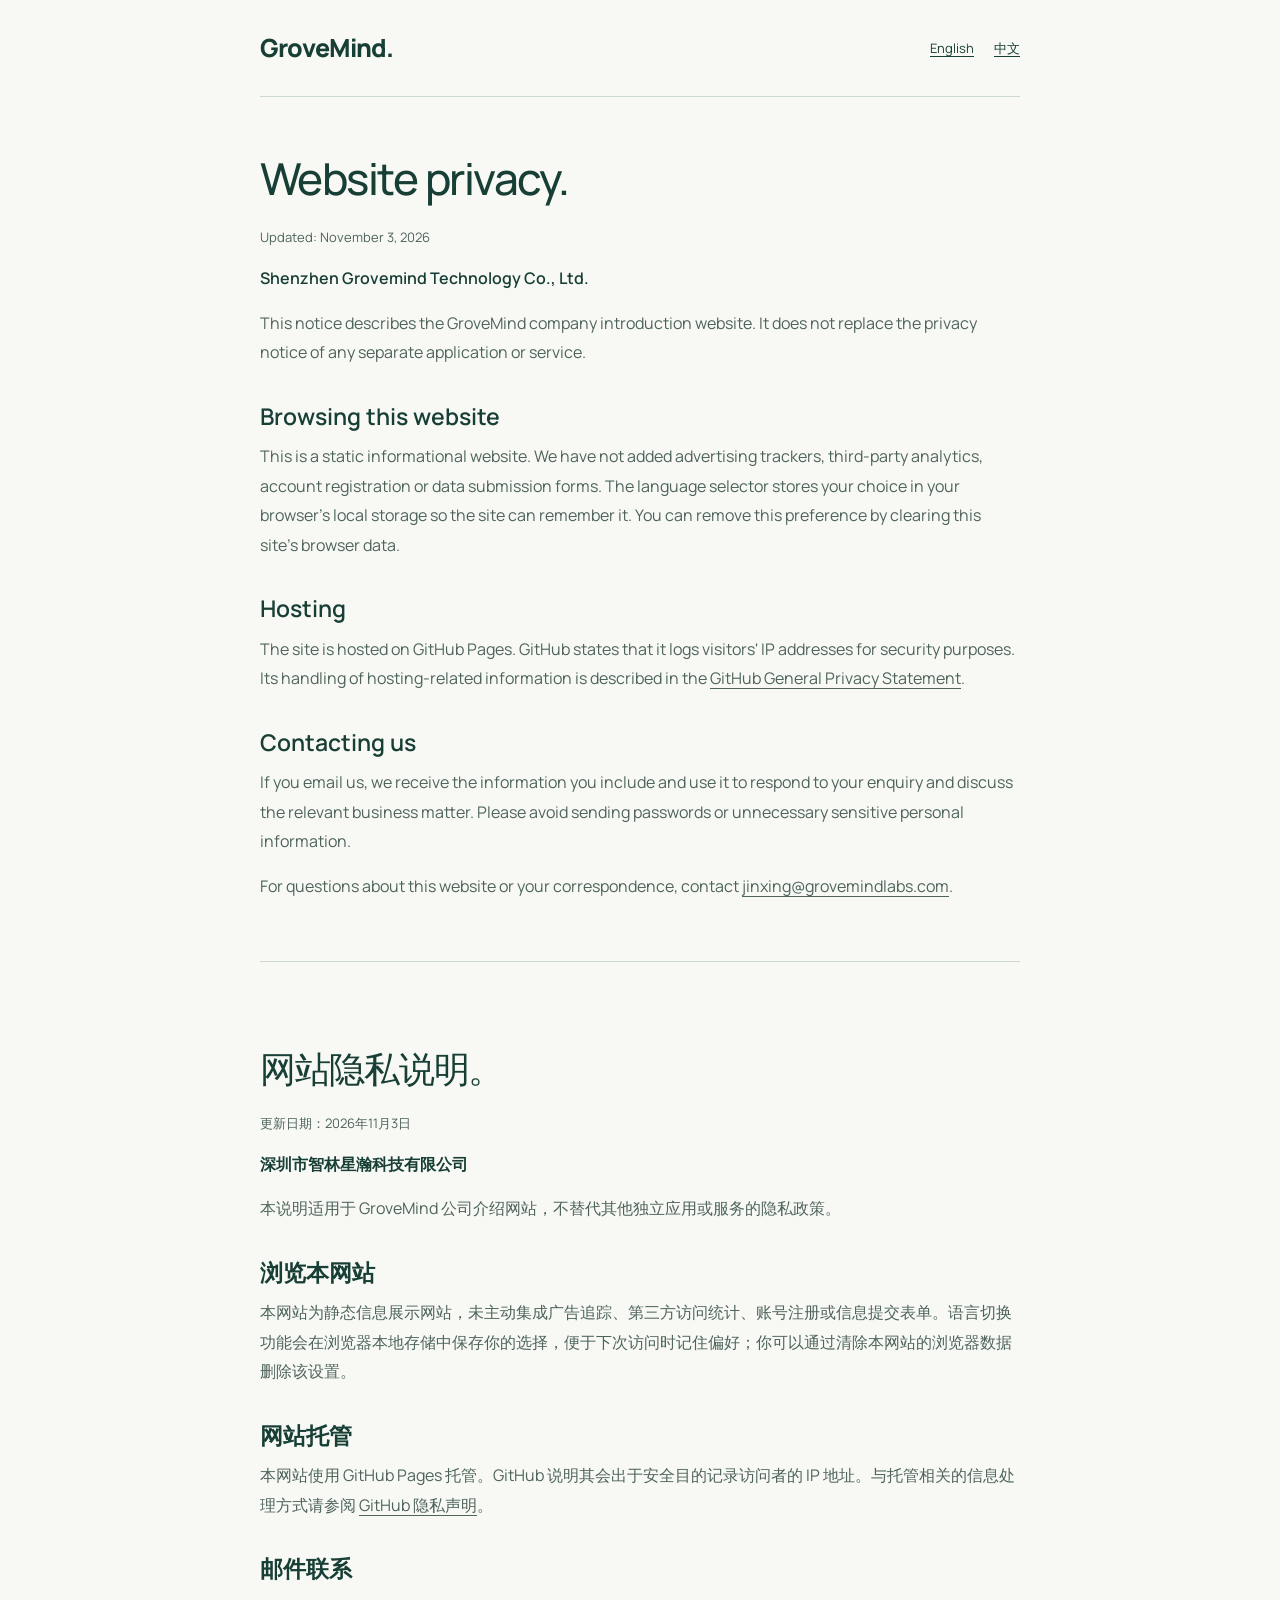
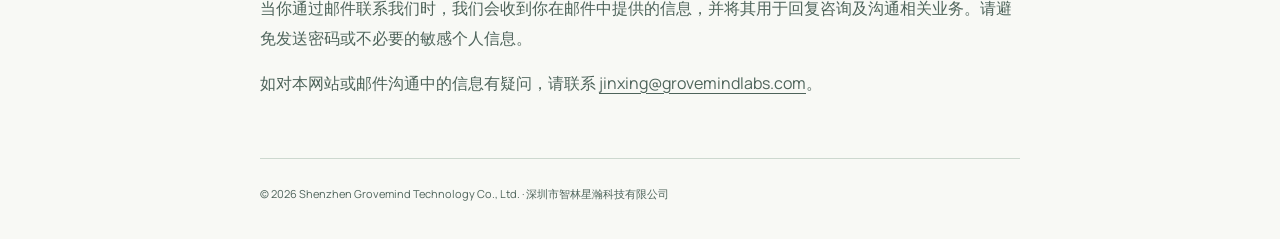
==== privacy.html @ 10b30dbb "Create bilingual GroveMind company website" ====
<!doctype html>
<html lang="en">
<head>
  <meta charset="utf-8"><meta name="viewport" content="width=device-width, initial-scale=1">
  <meta name="description" content="Privacy information for the GroveMind company website. GroveMind 公司网站隐私说明。">
  <title>Privacy · 隐私说明 | GroveMind</title>
  <link rel="icon" href="./assets/favicon.svg" type="image/svg+xml">
  <style>
    @font-face{font-family:Manrope;src:url('./assets/manrope-variable.ttf') format('truetype');font-weight:200 800;font-display:swap}
    :root{--paper:#f8f9f5;--ink:#183f35;--muted:#4e645b;--line:#cdd8cf}*{box-sizing:border-box}body{margin:0;background:var(--paper);color:var(--ink);font:16px/1.85 Manrope,"PingFang SC","Microsoft YaHei",sans-serif}main,header,footer{width:min(760px,calc(100% - 44px));margin:auto}header{padding:25px 0;border-bottom:1px solid var(--line);display:flex;justify-content:space-between;gap:20px;align-items:center}header>a{font-size:25px;font-weight:800;letter-spacing:-.04em;text-decoration:none}a{color:inherit;text-underline-offset:.25em}a:focus-visible{outline:3px solid var(--ink);outline-offset:5px}::selection{background:var(--ink);color:var(--paper)}nav{font-size:13px;display:flex;gap:20px}h1{font-size:44px;line-height:1.2;letter-spacing:-.035em;font-weight:500;margin:55px 0 20px}h2{font-size:23px;line-height:1.4;margin:32px 0 10px;font-weight:600}p{margin:0 0 15px;color:var(--muted)}.date{font-size:13px}section{padding-bottom:45px}section+section{padding-top:30px;border-top:1px solid var(--line)}section[lang="zh-CN"] h1{font-size:36px}footer{border-top:1px solid var(--line);padding:25px 0 35px;font-size:11px;color:var(--muted)}.company{color:var(--ink);font-weight:600}html{scroll-behavior:smooth;scroll-padding-top:24px}@media(max-width:520px){h1{font-size:36px}header{align-items:start}nav{gap:14px;flex-wrap:wrap;justify-content:end}header>a{font-size:23px}}
  </style>
</head>
<body>
  <header><a href="./index.html">GroveMind.</a><nav aria-label="Languages"><a href="#english" lang="en">English</a><a href="#chinese" lang="zh-CN">中文</a></nav></header>
  <main>
    <section id="english" lang="en"><h1>Website privacy.</h1><p class="date">Updated: November 3, 2026</p>
      <p class="company">Shenzhen Grovemind Technology Co., Ltd.</p><p>This notice describes the GroveMind company introduction website. It does not replace the privacy notice of any separate application or service.</p>
      <h2>Browsing this website</h2><p>This is a static informational website. We have not added advertising trackers, third-party analytics, account registration or data submission forms. The language selector stores your choice in your browser's local storage so the site can remember it. You can remove this preference by clearing this site's browser data.</p>
      <h2>Hosting</h2><p>The site is hosted on GitHub Pages. GitHub states that it logs visitors' IP addresses for security purposes. Its handling of hosting-related information is described in the <a href="https://docs.github.com/en/site-policy/privacy-policies/github-general-privacy-statement" target="_blank" rel="noopener noreferrer">GitHub General Privacy Statement</a>.</p>
      <h2>Contacting us</h2><p>If you email us, we receive the information you include and use it to respond to your enquiry and discuss the relevant business matter. Please avoid sending passwords or unnecessary sensitive personal information.</p><p>For questions about this website or your correspondence, contact <a href="mailto:jinxing@grovemindlabs.com">jinxing@grovemindlabs.com</a>.</p>
    </section>
    <section id="chinese" lang="zh-CN"><h1>网站隐私说明。</h1><p class="date">更新日期：2026年11月3日</p>
      <p class="company">深圳市智林星瀚科技有限公司</p><p>本说明适用于 GroveMind 公司介绍网站，不替代其他独立应用或服务的隐私政策。</p>
      <h2>浏览本网站</h2><p>本网站为静态信息展示网站，未主动集成广告追踪、第三方访问统计、账号注册或信息提交表单。语言切换功能会在浏览器本地存储中保存你的选择，便于下次访问时记住偏好；你可以通过清除本网站的浏览器数据删除该设置。</p>
      <h2>网站托管</h2><p>本网站使用 GitHub Pages 托管。GitHub 说明其会出于安全目的记录访问者的 IP 地址。与托管相关的信息处理方式请参阅 <a href="https://docs.github.com/en/site-policy/privacy-policies/github-general-privacy-statement" target="_blank" rel="noopener noreferrer">GitHub 隐私声明</a>。</p>
      <h2>邮件联系</h2><p>当你通过邮件联系我们时，我们会收到你在邮件中提供的信息，并将其用于回复咨询及沟通相关业务。请避免发送密码或不必要的敏感个人信息。</p><p>如对本网站或邮件沟通中的信息有疑问，请联系 <a href="mailto:jinxing@grovemindlabs.com">jinxing@grovemindlabs.com</a>。</p>
    </section>
  </main>
  <footer>© 2026 Shenzhen Grovemind Technology Co., Ltd. · 深圳市智林星瀚科技有限公司</footer>
  <script>if(new URLSearchParams(location.search).get('lang')==='zh'){document.documentElement.lang='zh-CN';location.hash='chinese';}</script>
</body></html>
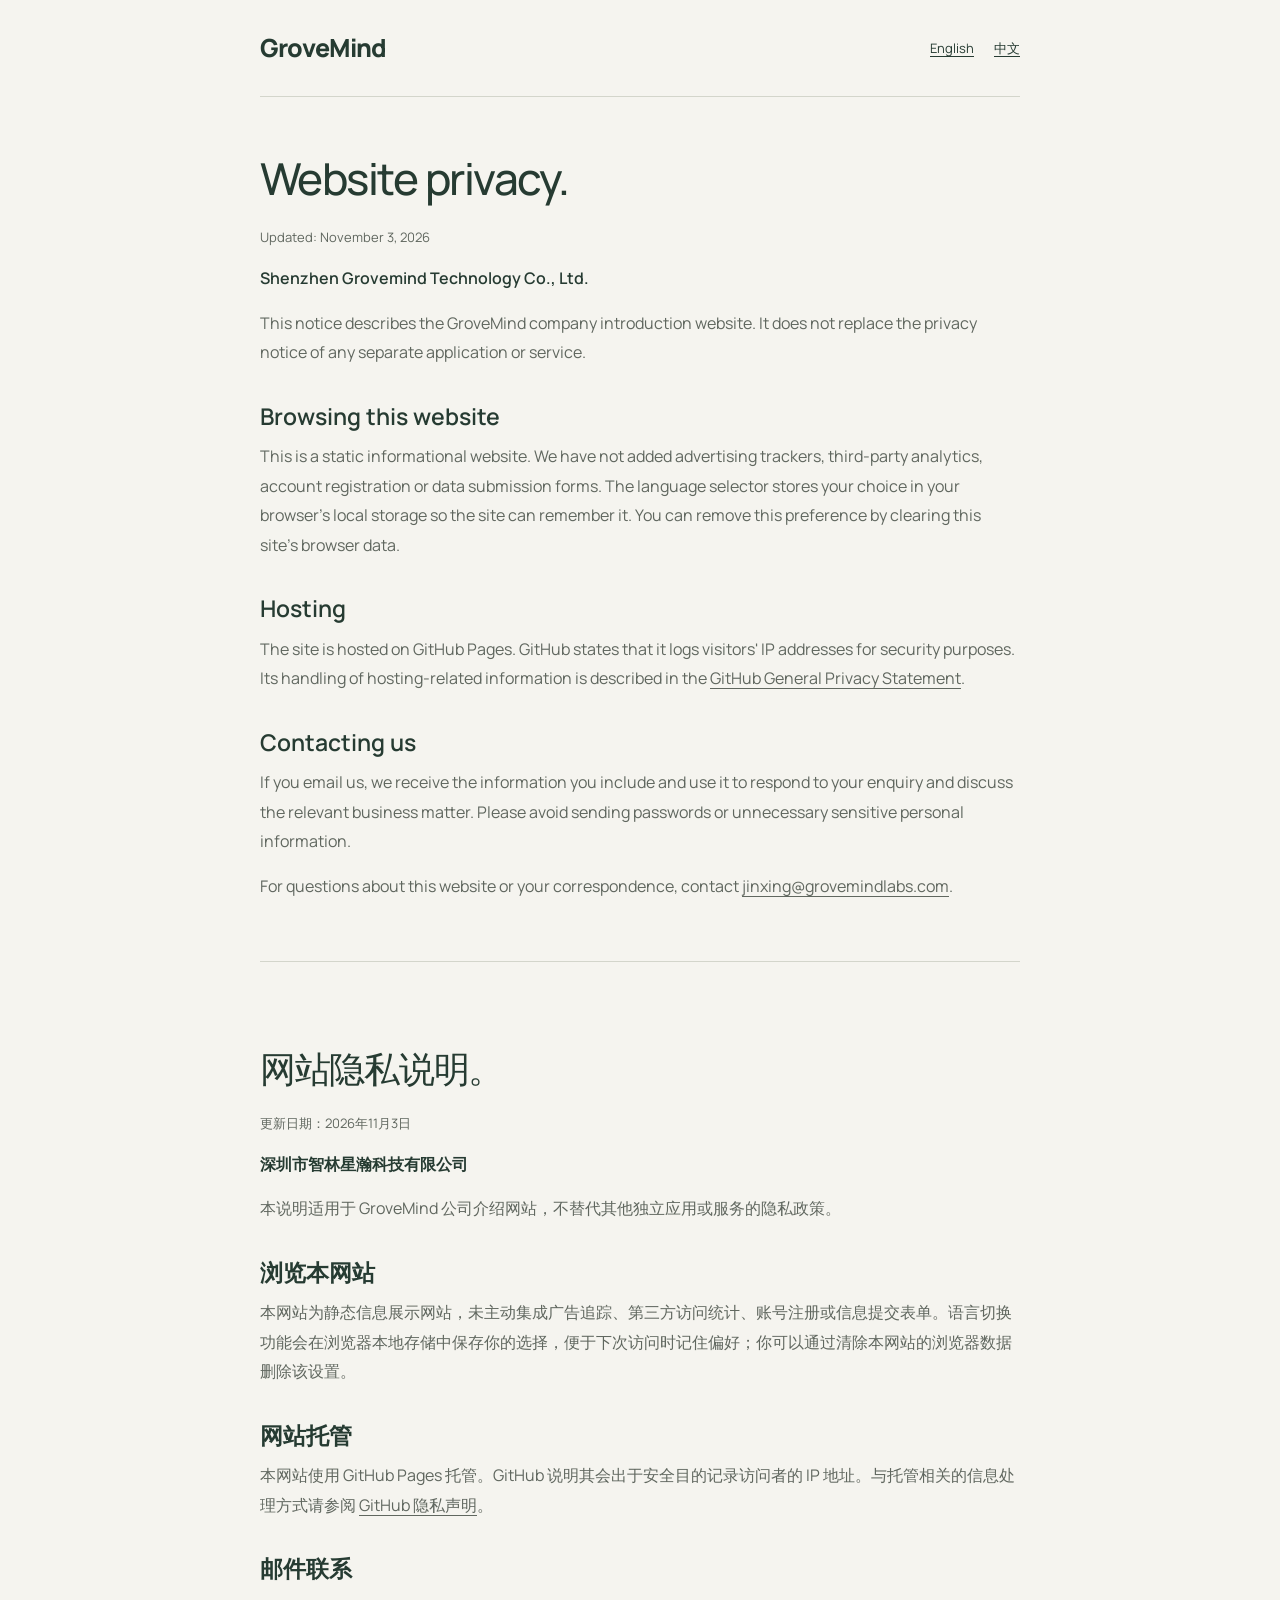
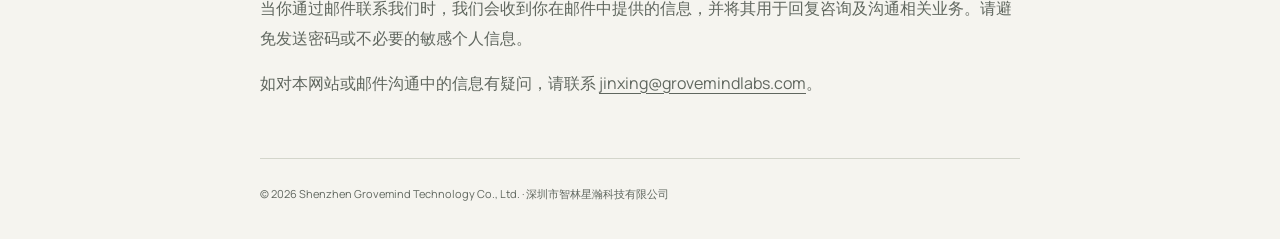
==== commit 5937ea9d: "Refine GroveMind typography and compact legal footer" ====
--- a/privacy.html
+++ b/privacy.html
@@ -4,14 +4,15 @@
   <meta charset="utf-8"><meta name="viewport" content="width=device-width, initial-scale=1">
   <meta name="description" content="Privacy information for the GroveMind company website. GroveMind 公司网站隐私说明。">
   <title>Privacy · 隐私说明 | GroveMind</title>
+  <link rel="canonical" href="https://grovemindlabs.com/privacy.html">
   <link rel="icon" href="./assets/favicon.svg" type="image/svg+xml">
   <style>
     @font-face{font-family:Manrope;src:url('./assets/manrope-variable.ttf') format('truetype');font-weight:200 800;font-display:swap}
-    :root{--paper:#f8f9f5;--ink:#183f35;--muted:#4e645b;--line:#cdd8cf}*{box-sizing:border-box}body{margin:0;background:var(--paper);color:var(--ink);font:16px/1.85 Manrope,"PingFang SC","Microsoft YaHei",sans-serif}main,header,footer{width:min(760px,calc(100% - 44px));margin:auto}header{padding:25px 0;border-bottom:1px solid var(--line);display:flex;justify-content:space-between;gap:20px;align-items:center}header>a{font-size:25px;font-weight:800;letter-spacing:-.04em;text-decoration:none}a{color:inherit;text-underline-offset:.25em}a:focus-visible{outline:3px solid var(--ink);outline-offset:5px}::selection{background:var(--ink);color:var(--paper)}nav{font-size:13px;display:flex;gap:20px}h1{font-size:44px;line-height:1.2;letter-spacing:-.035em;font-weight:500;margin:55px 0 20px}h2{font-size:23px;line-height:1.4;margin:32px 0 10px;font-weight:600}p{margin:0 0 15px;color:var(--muted)}.date{font-size:13px}section{padding-bottom:45px}section+section{padding-top:30px;border-top:1px solid var(--line)}section[lang="zh-CN"] h1{font-size:36px}footer{border-top:1px solid var(--line);padding:25px 0 35px;font-size:11px;color:var(--muted)}.company{color:var(--ink);font-weight:600}html{scroll-behavior:smooth;scroll-padding-top:24px}@media(max-width:520px){h1{font-size:36px}header{align-items:start}nav{gap:14px;flex-wrap:wrap;justify-content:end}header>a{font-size:23px}}
+    :root{--paper:#f5f4ef;--ink:#263b32;--muted:#60675f;--line:#d3d5cb}*{box-sizing:border-box}body{margin:0;background:var(--paper);color:var(--ink);font:16px/1.85 Manrope,"PingFang SC","Microsoft YaHei",sans-serif}main,header,footer{width:min(760px,calc(100% - 44px));margin:auto}header{padding:25px 0;border-bottom:1px solid var(--line);display:flex;justify-content:space-between;gap:20px;align-items:center}header>a{font-size:25px;font-weight:800;letter-spacing:-.04em;text-decoration:none}a{color:inherit;text-underline-offset:.25em}a:focus-visible{outline:3px solid var(--ink);outline-offset:5px}::selection{background:var(--ink);color:var(--paper)}nav{font-size:13px;display:flex;gap:20px}h1{font-size:44px;line-height:1.2;letter-spacing:-.035em;font-weight:500;margin:55px 0 20px}h2{font-size:23px;line-height:1.4;margin:32px 0 10px;font-weight:600}p{margin:0 0 15px;color:var(--muted)}.date{font-size:13px}section{padding-bottom:45px}section+section{padding-top:30px;border-top:1px solid var(--line)}section[lang="zh-CN"] h1{font-size:36px}footer{border-top:1px solid var(--line);padding:25px 0 35px;font-size:11px;color:var(--muted)}.company{color:var(--ink);font-weight:600}html{scroll-behavior:smooth;scroll-padding-top:24px}@media(max-width:520px){h1{font-size:36px}header{align-items:start}nav{gap:14px;flex-wrap:wrap;justify-content:end}header>a{font-size:23px}}
   </style>
 </head>
 <body>
-  <header><a href="./index.html">GroveMind.</a><nav aria-label="Languages"><a href="#english" lang="en">English</a><a href="#chinese" lang="zh-CN">中文</a></nav></header>
+  <header><a href="./index.html">GroveMind</a><nav aria-label="Languages"><a href="#english" lang="en">English</a><a href="#chinese" lang="zh-CN">中文</a></nav></header>
   <main>
     <section id="english" lang="en"><h1>Website privacy.</h1><p class="date">Updated: November 3, 2026</p>
       <p class="company">Shenzhen Grovemind Technology Co., Ltd.</p><p>This notice describes the GroveMind company introduction website. It does not replace the privacy notice of any separate application or service.</p>
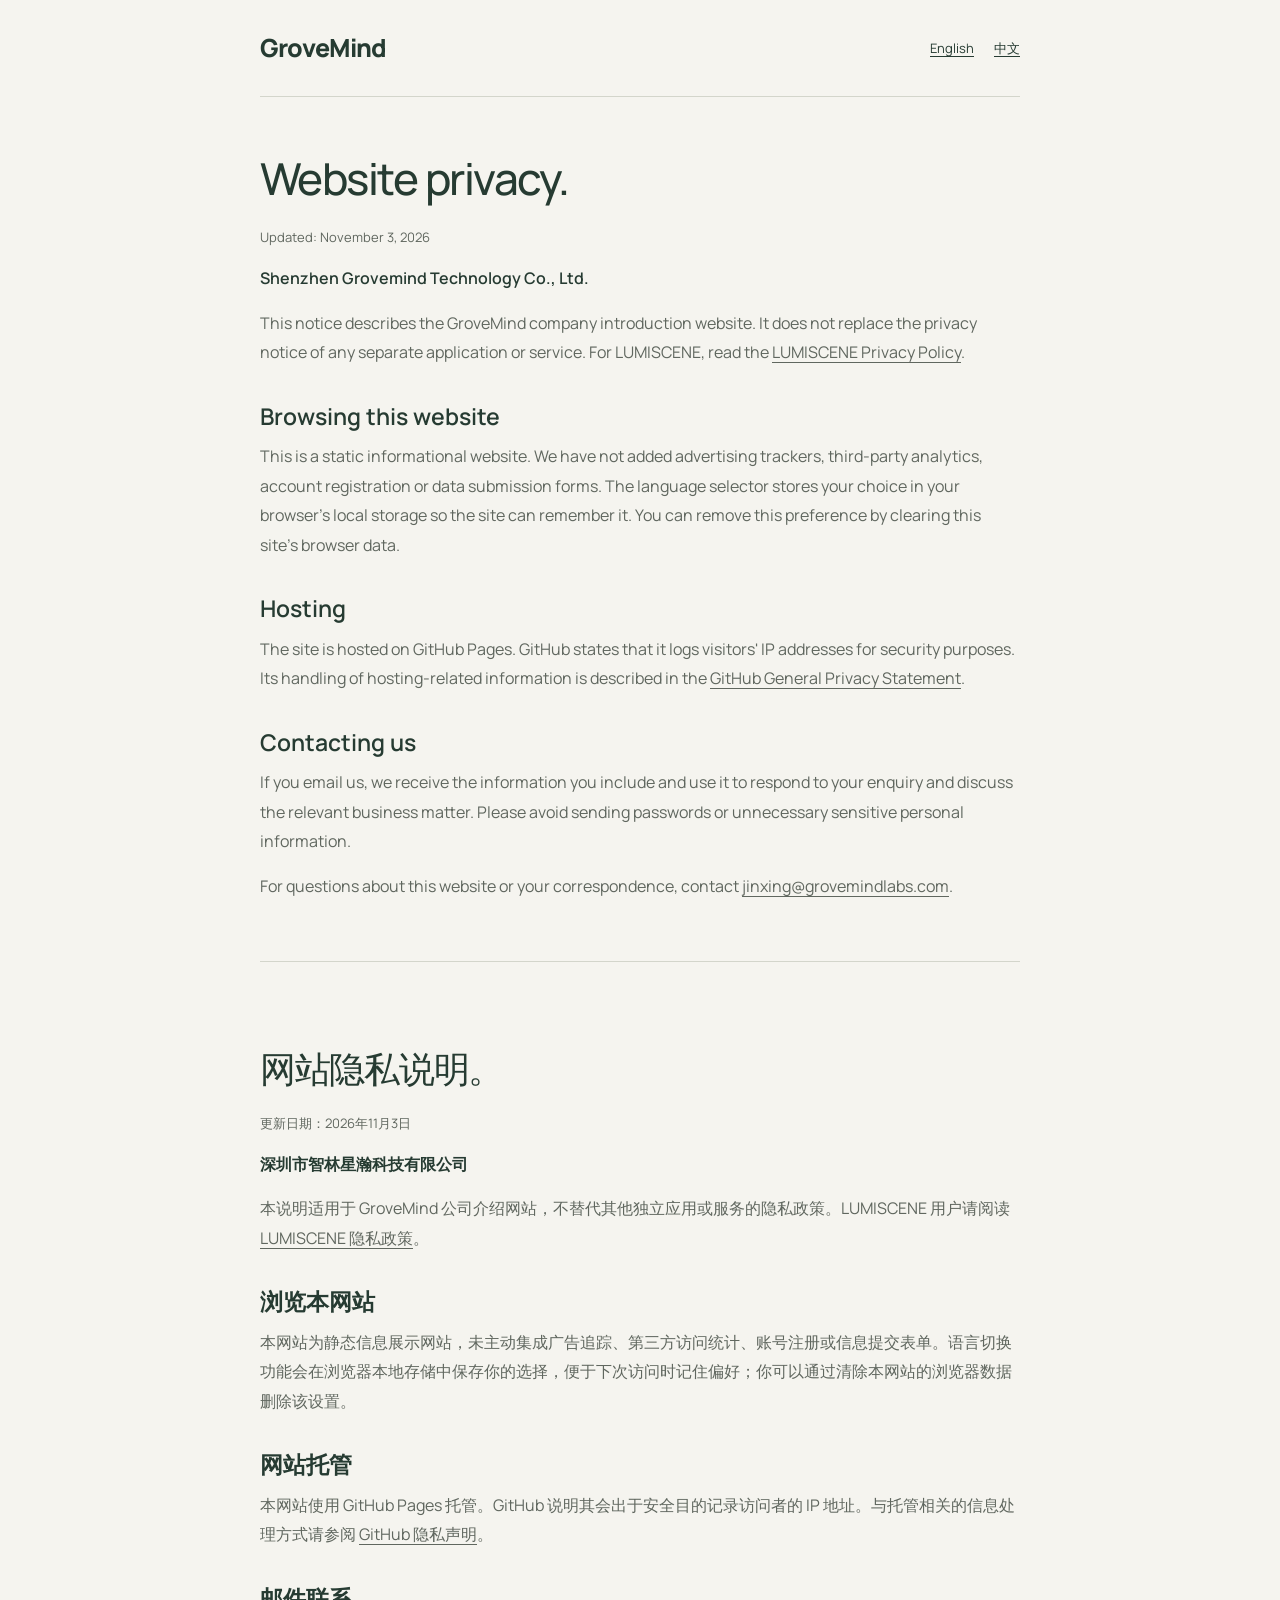
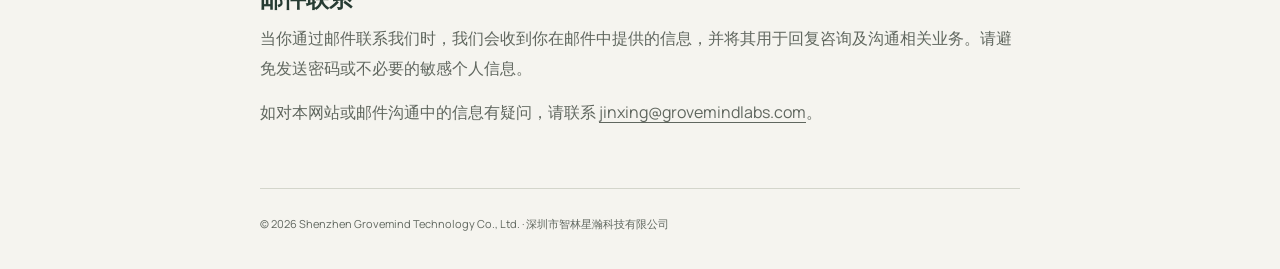
==== commit c3707dbb: "Add bilingual LUMISCENE app privacy policy" ====
--- a/privacy.html
+++ b/privacy.html
@@ -15,13 +15,13 @@
   <header><a href="./index.html">GroveMind</a><nav aria-label="Languages"><a href="#english" lang="en">English</a><a href="#chinese" lang="zh-CN">中文</a></nav></header>
   <main>
     <section id="english" lang="en"><h1>Website privacy.</h1><p class="date">Updated: November 3, 2026</p>
-      <p class="company">Shenzhen Grovemind Technology Co., Ltd.</p><p>This notice describes the GroveMind company introduction website. It does not replace the privacy notice of any separate application or service.</p>
+      <p class="company">Shenzhen Grovemind Technology Co., Ltd.</p><p>This notice describes the GroveMind company introduction website. It does not replace the privacy notice of any separate application or service. For LUMISCENE, read the <a href="./lumiscene/privacy.html?lang=en">LUMISCENE Privacy Policy</a>.</p>
       <h2>Browsing this website</h2><p>This is a static informational website. We have not added advertising trackers, third-party analytics, account registration or data submission forms. The language selector stores your choice in your browser's local storage so the site can remember it. You can remove this preference by clearing this site's browser data.</p>
       <h2>Hosting</h2><p>The site is hosted on GitHub Pages. GitHub states that it logs visitors' IP addresses for security purposes. Its handling of hosting-related information is described in the <a href="https://docs.github.com/en/site-policy/privacy-policies/github-general-privacy-statement" target="_blank" rel="noopener noreferrer">GitHub General Privacy Statement</a>.</p>
       <h2>Contacting us</h2><p>If you email us, we receive the information you include and use it to respond to your enquiry and discuss the relevant business matter. Please avoid sending passwords or unnecessary sensitive personal information.</p><p>For questions about this website or your correspondence, contact <a href="mailto:jinxing@grovemindlabs.com">jinxing@grovemindlabs.com</a>.</p>
     </section>
     <section id="chinese" lang="zh-CN"><h1>网站隐私说明。</h1><p class="date">更新日期：2026年11月3日</p>
-      <p class="company">深圳市智林星瀚科技有限公司</p><p>本说明适用于 GroveMind 公司介绍网站，不替代其他独立应用或服务的隐私政策。</p>
+      <p class="company">深圳市智林星瀚科技有限公司</p><p>本说明适用于 GroveMind 公司介绍网站，不替代其他独立应用或服务的隐私政策。LUMISCENE 用户请阅读 <a href="./lumiscene/privacy.html?lang=zh">LUMISCENE 隐私政策</a>。</p>
       <h2>浏览本网站</h2><p>本网站为静态信息展示网站，未主动集成广告追踪、第三方访问统计、账号注册或信息提交表单。语言切换功能会在浏览器本地存储中保存你的选择，便于下次访问时记住偏好；你可以通过清除本网站的浏览器数据删除该设置。</p>
       <h2>网站托管</h2><p>本网站使用 GitHub Pages 托管。GitHub 说明其会出于安全目的记录访问者的 IP 地址。与托管相关的信息处理方式请参阅 <a href="https://docs.github.com/en/site-policy/privacy-policies/github-general-privacy-statement" target="_blank" rel="noopener noreferrer">GitHub 隐私声明</a>。</p>
       <h2>邮件联系</h2><p>当你通过邮件联系我们时，我们会收到你在邮件中提供的信息，并将其用于回复咨询及沟通相关业务。请避免发送密码或不必要的敏感个人信息。</p><p>如对本网站或邮件沟通中的信息有疑问，请联系 <a href="mailto:jinxing@grovemindlabs.com">jinxing@grovemindlabs.com</a>。</p>
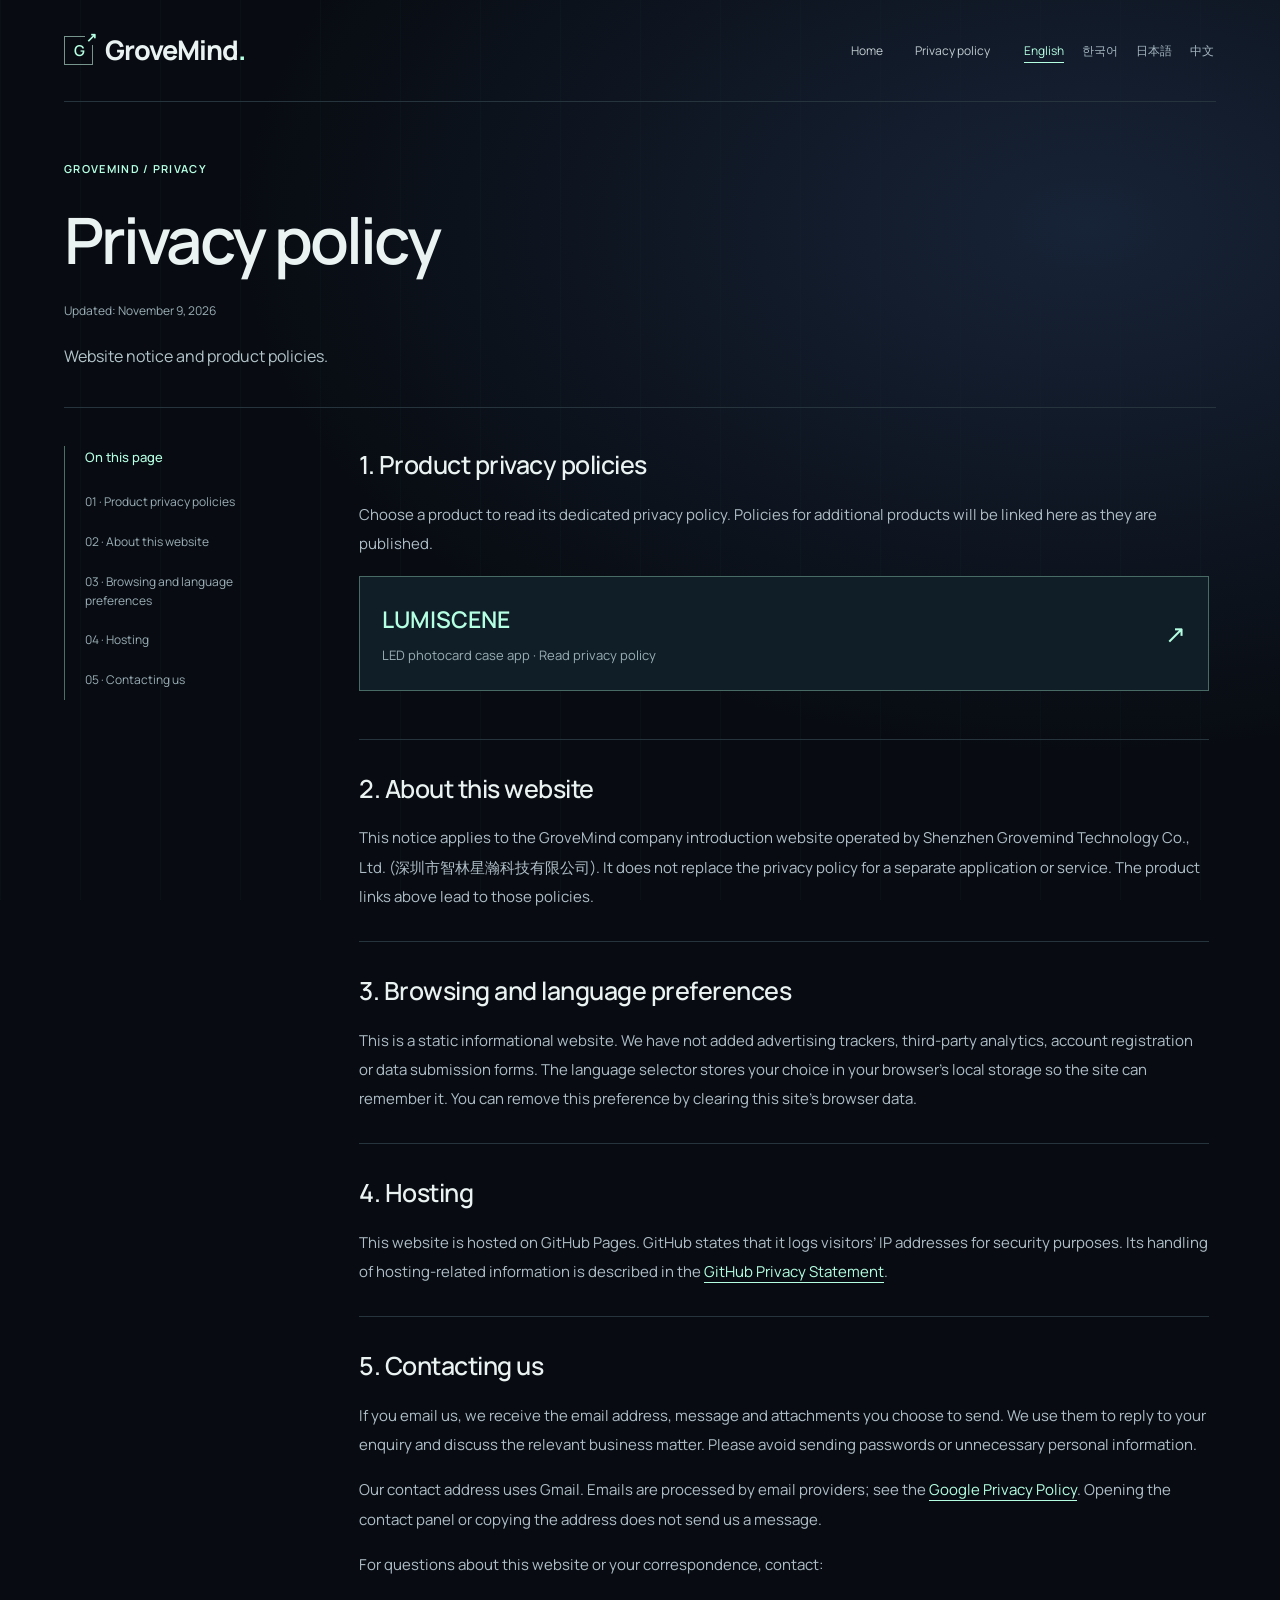
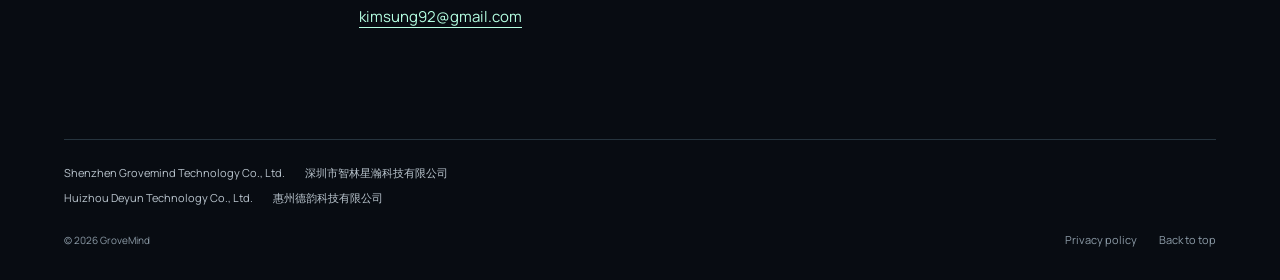
==== commit 52c0c233: "Add four-language privacy center and working contact panel" ====
--- a/privacy.html
+++ b/privacy.html
@@ -1,32 +1 @@
-<!doctype html>
-<html lang="en">
-<head>
-  <meta charset="utf-8"><meta name="viewport" content="width=device-width, initial-scale=1">
-  <meta name="description" content="Privacy information for the GroveMind company website. GroveMind 公司网站隐私说明。">
-  <title>Privacy · 隐私说明 | GroveMind</title>
-  <link rel="canonical" href="https://grovemindlabs.com/privacy.html">
-  <link rel="icon" href="./assets/favicon.svg" type="image/svg+xml">
-  <style>
-    @font-face{font-family:Manrope;src:url('./assets/manrope-variable.ttf') format('truetype');font-weight:200 800;font-display:swap}
-    :root{--paper:#f5f4ef;--ink:#263b32;--muted:#60675f;--line:#d3d5cb}*{box-sizing:border-box}body{margin:0;background:var(--paper);color:var(--ink);font:16px/1.85 Manrope,"PingFang SC","Microsoft YaHei",sans-serif}main,header,footer{width:min(760px,calc(100% - 44px));margin:auto}header{padding:25px 0;border-bottom:1px solid var(--line);display:flex;justify-content:space-between;gap:20px;align-items:center}header>a{font-size:25px;font-weight:800;letter-spacing:-.04em;text-decoration:none}a{color:inherit;text-underline-offset:.25em}a:focus-visible{outline:3px solid var(--ink);outline-offset:5px}::selection{background:var(--ink);color:var(--paper)}nav{font-size:13px;display:flex;gap:20px}h1{font-size:44px;line-height:1.2;letter-spacing:-.035em;font-weight:500;margin:55px 0 20px}h2{font-size:23px;line-height:1.4;margin:32px 0 10px;font-weight:600}p{margin:0 0 15px;color:var(--muted)}.date{font-size:13px}section{padding-bottom:45px}section+section{padding-top:30px;border-top:1px solid var(--line)}section[lang="zh-CN"] h1{font-size:36px}footer{border-top:1px solid var(--line);padding:25px 0 35px;font-size:11px;color:var(--muted)}.company{color:var(--ink);font-weight:600}html{scroll-behavior:smooth;scroll-padding-top:24px}@media(max-width:520px){h1{font-size:36px}header{align-items:start}nav{gap:14px;flex-wrap:wrap;justify-content:end}header>a{font-size:23px}}
-  </style>
-</head>
-<body>
-  <header><a href="./index.html">GroveMind</a><nav aria-label="Languages"><a href="#english" lang="en">English</a><a href="#chinese" lang="zh-CN">中文</a></nav></header>
-  <main>
-    <section id="english" lang="en"><h1>Website privacy.</h1><p class="date">Updated: November 3, 2026</p>
-      <p class="company">Shenzhen Grovemind Technology Co., Ltd.</p><p>This notice describes the GroveMind company introduction website. It does not replace the privacy notice of any separate application or service. For LUMISCENE, read the <a href="./lumiscene/privacy.html?lang=en">LUMISCENE Privacy Policy</a>.</p>
-      <h2>Browsing this website</h2><p>This is a static informational website. We have not added advertising trackers, third-party analytics, account registration or data submission forms. The language selector stores your choice in your browser's local storage so the site can remember it. You can remove this preference by clearing this site's browser data.</p>
-      <h2>Hosting</h2><p>The site is hosted on GitHub Pages. GitHub states that it logs visitors' IP addresses for security purposes. Its handling of hosting-related information is described in the <a href="https://docs.github.com/en/site-policy/privacy-policies/github-general-privacy-statement" target="_blank" rel="noopener noreferrer">GitHub General Privacy Statement</a>.</p>
-      <h2>Contacting us</h2><p>If you email us, we receive the information you include and use it to respond to your enquiry and discuss the relevant business matter. Please avoid sending passwords or unnecessary sensitive personal information.</p><p>For questions about this website or your correspondence, contact <a href="mailto:jinxing@grovemindlabs.com">jinxing@grovemindlabs.com</a>.</p>
-    </section>
-    <section id="chinese" lang="zh-CN"><h1>网站隐私说明。</h1><p class="date">更新日期：2026年11月3日</p>
-      <p class="company">深圳市智林星瀚科技有限公司</p><p>本说明适用于 GroveMind 公司介绍网站，不替代其他独立应用或服务的隐私政策。LUMISCENE 用户请阅读 <a href="./lumiscene/privacy.html?lang=zh">LUMISCENE 隐私政策</a>。</p>
-      <h2>浏览本网站</h2><p>本网站为静态信息展示网站，未主动集成广告追踪、第三方访问统计、账号注册或信息提交表单。语言切换功能会在浏览器本地存储中保存你的选择，便于下次访问时记住偏好；你可以通过清除本网站的浏览器数据删除该设置。</p>
-      <h2>网站托管</h2><p>本网站使用 GitHub Pages 托管。GitHub 说明其会出于安全目的记录访问者的 IP 地址。与托管相关的信息处理方式请参阅 <a href="https://docs.github.com/en/site-policy/privacy-policies/github-general-privacy-statement" target="_blank" rel="noopener noreferrer">GitHub 隐私声明</a>。</p>
-      <h2>邮件联系</h2><p>当你通过邮件联系我们时，我们会收到你在邮件中提供的信息，并将其用于回复咨询及沟通相关业务。请避免发送密码或不必要的敏感个人信息。</p><p>如对本网站或邮件沟通中的信息有疑问，请联系 <a href="mailto:jinxing@grovemindlabs.com">jinxing@grovemindlabs.com</a>。</p>
-    </section>
-  </main>
-  <footer>© 2026 Shenzhen Grovemind Technology Co., Ltd. · 深圳市智林星瀚科技有限公司</footer>
-  <script>if(new URLSearchParams(location.search).get('lang')==='zh'){document.documentElement.lang='zh-CN';location.hash='chinese';}</script>
-</body></html>
+<!doctype html><html lang="en"><head><meta charset="utf-8"><meta name="viewport" content="width=device-width, initial-scale=1"><title>Privacy | GroveMind</title><link rel="canonical" href="https://grovemindlabs.com/privacy/"><noscript><meta http-equiv="refresh" content="0; url=/privacy/"></noscript><script>location.replace("/privacy/"+location.search+location.hash);</script></head><body><p>This privacy page has moved. / 이 페이지가 이동했습니다. / このページは移動しました。 / 隐私页面已迁移。</p><a href="/privacy/">Continue / 계속 / 続ける / 前往新页面</a></body></html>
